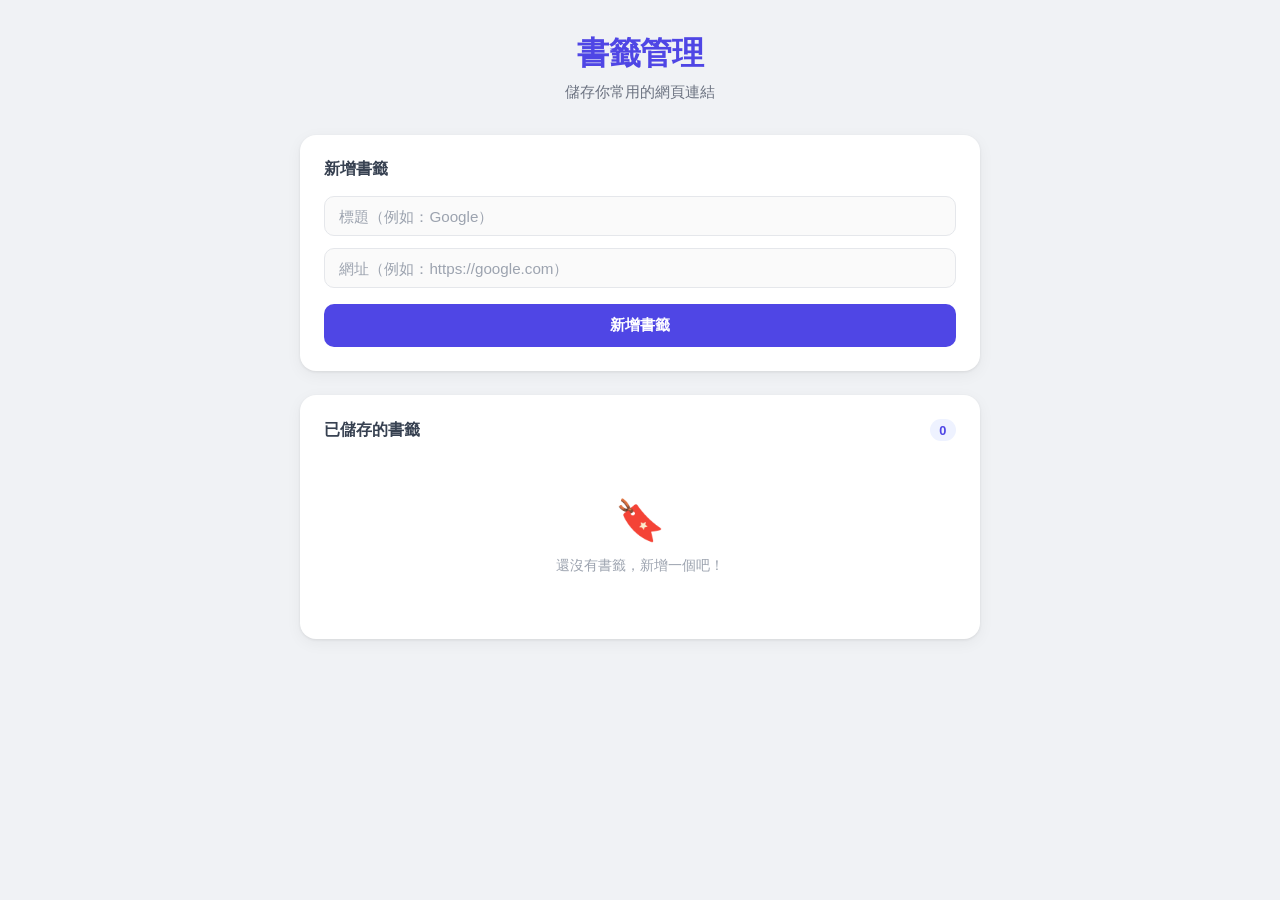
==== bookmarks.html @ a1c33e34 "init" ====
<!DOCTYPE html>
<html lang="zh-TW">
<head>
  <meta charset="UTF-8">
  <meta name="viewport" content="width=device-width, initial-scale=1.0">
  <title>書籤管理</title>
  <style>
    *, *::before, *::after { box-sizing: border-box; margin: 0; padding: 0; }

    body {
      font-family: -apple-system, BlinkMacSystemFont, 'Segoe UI', sans-serif;
      background: #f0f2f5;
      color: #1a1a2e;
      min-height: 100vh;
      padding: 2rem 1rem;
    }

    .container {
      max-width: 680px;
      margin: 0 auto;
    }

    header {
      text-align: center;
      margin-bottom: 2rem;
    }

    header h1 {
      font-size: 2rem;
      font-weight: 700;
      color: #4f46e5;
      letter-spacing: -0.5px;
    }

    header p {
      color: #6b7280;
      margin-top: 0.4rem;
      font-size: 0.95rem;
    }

    .card {
      background: #fff;
      border-radius: 16px;
      padding: 1.5rem;
      box-shadow: 0 1px 3px rgba(0,0,0,0.08), 0 4px 16px rgba(0,0,0,0.05);
    }

    .form-card { margin-bottom: 1.5rem; }

    .form-card h2 {
      font-size: 1rem;
      font-weight: 600;
      color: #374151;
      margin-bottom: 1rem;
    }

    .form-group {
      display: flex;
      flex-direction: column;
      gap: 0.75rem;
      margin-bottom: 1rem;
    }

    input[type="text"], input[type="url"] {
      width: 100%;
      padding: 0.65rem 0.9rem;
      border: 1.5px solid #e5e7eb;
      border-radius: 10px;
      font-size: 0.95rem;
      color: #111827;
      transition: border-color 0.2s, box-shadow 0.2s;
      outline: none;
      background: #fafafa;
    }

    input[type="text"]:focus, input[type="url"]:focus {
      border-color: #4f46e5;
      box-shadow: 0 0 0 3px rgba(79,70,229,0.1);
      background: #fff;
    }

    input::placeholder { color: #9ca3af; }

    .btn-add {
      width: 100%;
      padding: 0.7rem;
      background: #4f46e5;
      color: #fff;
      border: none;
      border-radius: 10px;
      font-size: 0.95rem;
      font-weight: 600;
      cursor: pointer;
      transition: background 0.2s, transform 0.1s;
    }

    .btn-add:hover { background: #4338ca; }
    .btn-add:active { transform: scale(0.98); }

    .list-header {
      display: flex;
      align-items: center;
      justify-content: space-between;
      margin-bottom: 1rem;
    }

    .list-header h2 {
      font-size: 1rem;
      font-weight: 600;
      color: #374151;
    }

    .count-badge {
      background: #eef2ff;
      color: #4f46e5;
      font-size: 0.8rem;
      font-weight: 700;
      padding: 0.2rem 0.6rem;
      border-radius: 999px;
    }

    .bookmark-list {
      display: flex;
      flex-direction: column;
      gap: 0.65rem;
    }

    .bookmark-item {
      display: flex;
      align-items: center;
      gap: 0.75rem;
      padding: 0.85rem 1rem;
      background: #f9fafb;
      border: 1.5px solid #f3f4f6;
      border-radius: 12px;
      transition: border-color 0.2s, box-shadow 0.2s;
      animation: slideIn 0.2s ease;
    }

    .bookmark-item:hover {
      border-color: #e0e7ff;
      box-shadow: 0 2px 8px rgba(79,70,229,0.08);
    }

    @keyframes slideIn {
      from { opacity: 0; transform: translateY(-6px); }
      to   { opacity: 1; transform: translateY(0); }
    }

    .favicon {
      width: 28px;
      height: 28px;
      border-radius: 6px;
      background: #e0e7ff;
      flex-shrink: 0;
      display: flex;
      align-items: center;
      justify-content: center;
      font-size: 0.75rem;
      font-weight: 700;
      color: #4f46e5;
      overflow: hidden;
    }

    .favicon img {
      width: 100%;
      height: 100%;
      object-fit: cover;
      border-radius: 6px;
    }

    .bookmark-info {
      flex: 1;
      min-width: 0;
    }

    .bookmark-title {
      font-size: 0.9rem;
      font-weight: 600;
      color: #111827;
      white-space: nowrap;
      overflow: hidden;
      text-overflow: ellipsis;
    }

    .bookmark-url {
      font-size: 0.78rem;
      color: #9ca3af;
      white-space: nowrap;
      overflow: hidden;
      text-overflow: ellipsis;
      margin-top: 2px;
    }

    .bookmark-url a {
      color: #6366f1;
      text-decoration: none;
    }

    .bookmark-url a:hover { text-decoration: underline; }

    .btn-delete {
      background: none;
      border: none;
      cursor: pointer;
      color: #d1d5db;
      font-size: 1.1rem;
      padding: 0.25rem;
      border-radius: 6px;
      line-height: 1;
      transition: color 0.15s, background 0.15s;
      flex-shrink: 0;
    }

    .btn-delete:hover { color: #ef4444; background: #fef2f2; }

    .empty-state {
      text-align: center;
      padding: 2.5rem 1rem;
      color: #9ca3af;
    }

    .empty-state .icon { font-size: 2.5rem; margin-bottom: 0.75rem; }
    .empty-state p { font-size: 0.9rem; }

    .toast {
      position: fixed;
      bottom: 1.5rem;
      left: 50%;
      transform: translateX(-50%) translateY(80px);
      background: #111827;
      color: #fff;
      padding: 0.6rem 1.2rem;
      border-radius: 10px;
      font-size: 0.875rem;
      font-weight: 500;
      opacity: 0;
      transition: transform 0.3s ease, opacity 0.3s ease;
      white-space: nowrap;
      pointer-events: none;
      z-index: 100;
    }

    .toast.show {
      transform: translateX(-50%) translateY(0);
      opacity: 1;
    }
  </style>
</head>
<body>
  <div class="container">
    <header>
      <h1>書籤管理</h1>
      <p>儲存你常用的網頁連結</p>
    </header>

    <div class="card form-card">
      <h2>新增書籤</h2>
      <div class="form-group">
        <input type="text" id="titleInput" placeholder="標題（例如：Google）" maxlength="80">
        <input type="url" id="urlInput" placeholder="網址（例如：https://google.com）">
      </div>
      <button class="btn-add" onclick="addBookmark()">新增書籤</button>
    </div>

    <div class="card">
      <div class="list-header">
        <h2>已儲存的書籤</h2>
        <span class="count-badge" id="countBadge">0</span>
      </div>
      <div class="bookmark-list" id="bookmarkList"></div>
    </div>
  </div>

  <div class="toast" id="toast"></div>

  <script>
    const STORAGE_KEY = 'bookmarks_v1';

    function load() {
      try { return JSON.parse(localStorage.getItem(STORAGE_KEY)) || []; }
      catch { return []; }
    }

    function save(bookmarks) {
      localStorage.setItem(STORAGE_KEY, JSON.stringify(bookmarks));
    }

    function getHostInitial(url) {
      try { return new URL(url).hostname.replace('www.', '')[0].toUpperCase(); }
      catch { return '?'; }
    }

    function getFaviconUrl(url) {
      try { const { protocol, hostname } = new URL(url); return `${protocol}//${hostname}/favicon.ico`; }
      catch { return null; }
    }

    function escapeHtml(str) {
      return str.replace(/&/g,'&amp;').replace(/</g,'&lt;').replace(/>/g,'&gt;').replace(/"/g,'&quot;');
    }

    function render() {
      const bookmarks = load();
      const list = document.getElementById('bookmarkList');
      document.getElementById('countBadge').textContent = bookmarks.length;

      if (bookmarks.length === 0) {
        list.innerHTML = `<div class="empty-state"><div class="icon">🔖</div><p>還沒有書籤，新增一個吧！</p></div>`;
        return;
      }

      list.innerHTML = bookmarks.map((b, i) => {
        const faviconUrl = getFaviconUrl(b.url);
        const initial = getHostInitial(b.url);
        const faviconHtml = faviconUrl
          ? `<img src="${escapeHtml(faviconUrl)}" alt="" onerror="this.parentElement.textContent='${initial}'">`
          : initial;
        return `
          <div class="bookmark-item" data-index="${i}">
            <div class="favicon">${faviconHtml}</div>
            <div class="bookmark-info">
              <div class="bookmark-title">${escapeHtml(b.title)}</div>
              <div class="bookmark-url"><a href="${escapeHtml(b.url)}" target="_blank" rel="noopener">${escapeHtml(b.url)}</a></div>
            </div>
            <button class="btn-delete" onclick="deleteBookmark(${i})" title="刪除">✕</button>
          </div>`;
      }).join('');
    }

    function addBookmark() {
      const titleEl = document.getElementById('titleInput');
      const urlEl = document.getElementById('urlInput');
      const title = titleEl.value.trim();
      let url = urlEl.value.trim();

      if (!title) { showToast('請輸入標題'); titleEl.focus(); return; }
      if (!url) { showToast('請輸入網址'); urlEl.focus(); return; }
      if (!/^https?:\/\//i.test(url)) url = 'https://' + url;

      try { new URL(url); } catch { showToast('網址格式不正確'); urlEl.focus(); return; }

      const bookmarks = load();
      bookmarks.unshift({ title, url, addedAt: Date.now() });
      save(bookmarks);
      titleEl.value = '';
      urlEl.value = '';
      titleEl.focus();
      render();
      showToast('書籤已新增');
    }

    function deleteBookmark(index) {
      const bookmarks = load();
      bookmarks.splice(index, 1);
      save(bookmarks);
      render();
      showToast('書籤已刪除');
    }

    let toastTimer;
    function showToast(msg) {
      const el = document.getElementById('toast');
      el.textContent = msg;
      el.classList.add('show');
      clearTimeout(toastTimer);
      toastTimer = setTimeout(() => el.classList.remove('show'), 2200);
    }

    document.getElementById('urlInput').addEventListener('keydown', e => {
      if (e.key === 'Enter') addBookmark();
    });
    document.getElementById('titleInput').addEventListener('keydown', e => {
      if (e.key === 'Enter') document.getElementById('urlInput').focus();
    });

    render();
  </script>
</body>
</html>
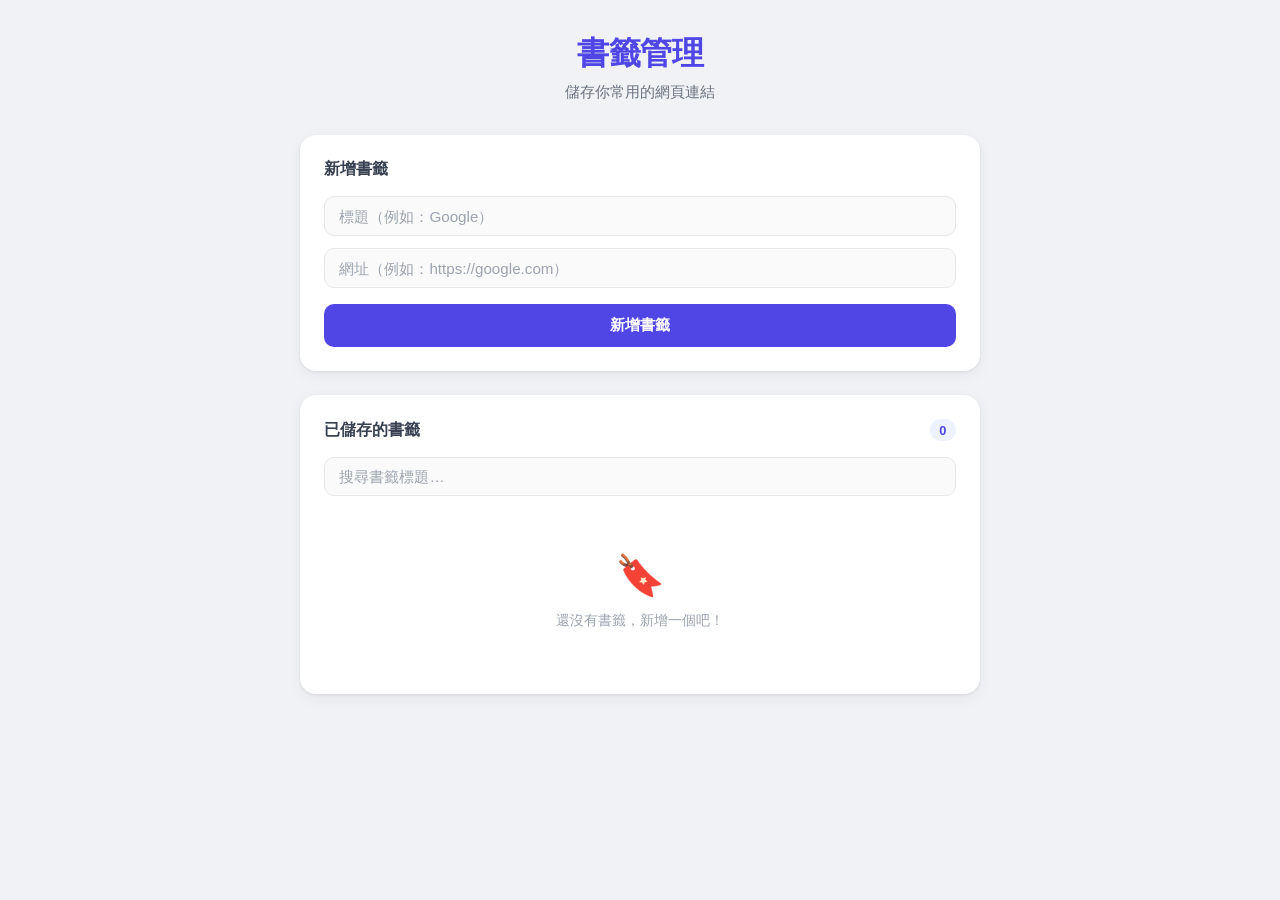
==== commit 553e8f12: "Add search filter feature" ====
--- a/bookmarks.html
+++ b/bookmarks.html
@@ -96,6 +96,32 @@
 
     .btn-add:hover { background: #4338ca; }
     .btn-add:active { transform: scale(0.98); }
+
+    .search-box {
+      width: 100%;
+      padding: 0.65rem 0.9rem 0.65rem 2.4rem;
+      border: 1.5px solid #e5e7eb;
+      border-radius: 10px;
+      font-size: 0.95rem;
+      color: #111827;
+      background: #fafafa url("data:image/svg+xml,%3Csvg xmlns='http://www.w3.org/2000/svg' width='16' height='16' fill='none' stroke='%239ca3af' stroke-width='2' stroke-linecap='round' stroke-linejoin='round' viewBox='0 0 24 24'%3E%3Ccircle cx='11' cy='11' r='8'/%3E%3Cline x1='21' y1='21' x2='16.65' y2='16.65'/%3E%3C/svg%3E") no-repeat 0.75rem center;
+      outline: none;
+      transition: border-color 0.2s, box-shadow 0.2s;
+      margin-bottom: 1rem;
+    }
+
+    .search-box:focus {
+      border-color: #4f46e5;
+      box-shadow: 0 0 0 3px rgba(79,70,229,0.1);
+      background-color: #fff;
+    }
+
+    .search-box::placeholder { color: #9ca3af; }
+
+    .highlight {
+      background: #fef08a;
+      border-radius: 2px;
+    }
 
     .list-header {
       display: flex;
@@ -268,6 +294,7 @@
         <h2>已儲存的書籤</h2>
         <span class="count-badge" id="countBadge">0</span>
       </div>
+      <input type="text" class="search-box" id="searchInput" placeholder="搜尋書籤標題…">
       <div class="bookmark-list" id="bookmarkList"></div>
     </div>
   </div>
@@ -300,30 +327,47 @@
       return str.replace(/&/g,'&amp;').replace(/</g,'&lt;').replace(/>/g,'&gt;').replace(/"/g,'&quot;');
     }
 
+    function highlight(text, query) {
+      if (!query) return escapeHtml(text);
+      const escaped = escapeHtml(text);
+      const escapedQuery = query.replace(/[.*+?^${}()|[\]\\]/g, '\\$&');
+      return escaped.replace(new RegExp(escapedQuery, 'gi'), m => `<mark class="highlight">${m}</mark>`);
+    }
+
     function render() {
       const bookmarks = load();
+      const query = (document.getElementById('searchInput')?.value || '').trim().toLowerCase();
+      const filtered = query
+        ? bookmarks.filter(b => b.title.toLowerCase().includes(query))
+        : bookmarks;
       const list = document.getElementById('bookmarkList');
-      document.getElementById('countBadge').textContent = bookmarks.length;
+      document.getElementById('countBadge').textContent = filtered.length;
 
       if (bookmarks.length === 0) {
         list.innerHTML = `<div class="empty-state"><div class="icon">🔖</div><p>還沒有書籤，新增一個吧！</p></div>`;
         return;
       }
 
-      list.innerHTML = bookmarks.map((b, i) => {
+      if (filtered.length === 0) {
+        list.innerHTML = `<div class="empty-state"><div class="icon">🔍</div><p>找不到符合「${escapeHtml(query)}」的書籤</p></div>`;
+        return;
+      }
+
+      list.innerHTML = filtered.map((b, i) => {
+        const realIndex = bookmarks.indexOf(b);
         const faviconUrl = getFaviconUrl(b.url);
         const initial = getHostInitial(b.url);
         const faviconHtml = faviconUrl
           ? `<img src="${escapeHtml(faviconUrl)}" alt="" onerror="this.parentElement.textContent='${initial}'">`
           : initial;
         return `
-          <div class="bookmark-item" data-index="${i}">
+          <div class="bookmark-item" data-index="${realIndex}">
             <div class="favicon">${faviconHtml}</div>
             <div class="bookmark-info">
-              <div class="bookmark-title">${escapeHtml(b.title)}</div>
+              <div class="bookmark-title">${highlight(b.title, query)}</div>
               <div class="bookmark-url"><a href="${escapeHtml(b.url)}" target="_blank" rel="noopener">${escapeHtml(b.url)}</a></div>
             </div>
-            <button class="btn-delete" onclick="deleteBookmark(${i})" title="刪除">✕</button>
+            <button class="btn-delete" onclick="deleteBookmark(${realIndex})" title="刪除">✕</button>
           </div>`;
       }).join('');
     }
@@ -373,6 +417,7 @@
     document.getElementById('titleInput').addEventListener('keydown', e => {
       if (e.key === 'Enter') document.getElementById('urlInput').focus();
     });
+    document.getElementById('searchInput').addEventListener('input', render);
 
     render();
   </script>
